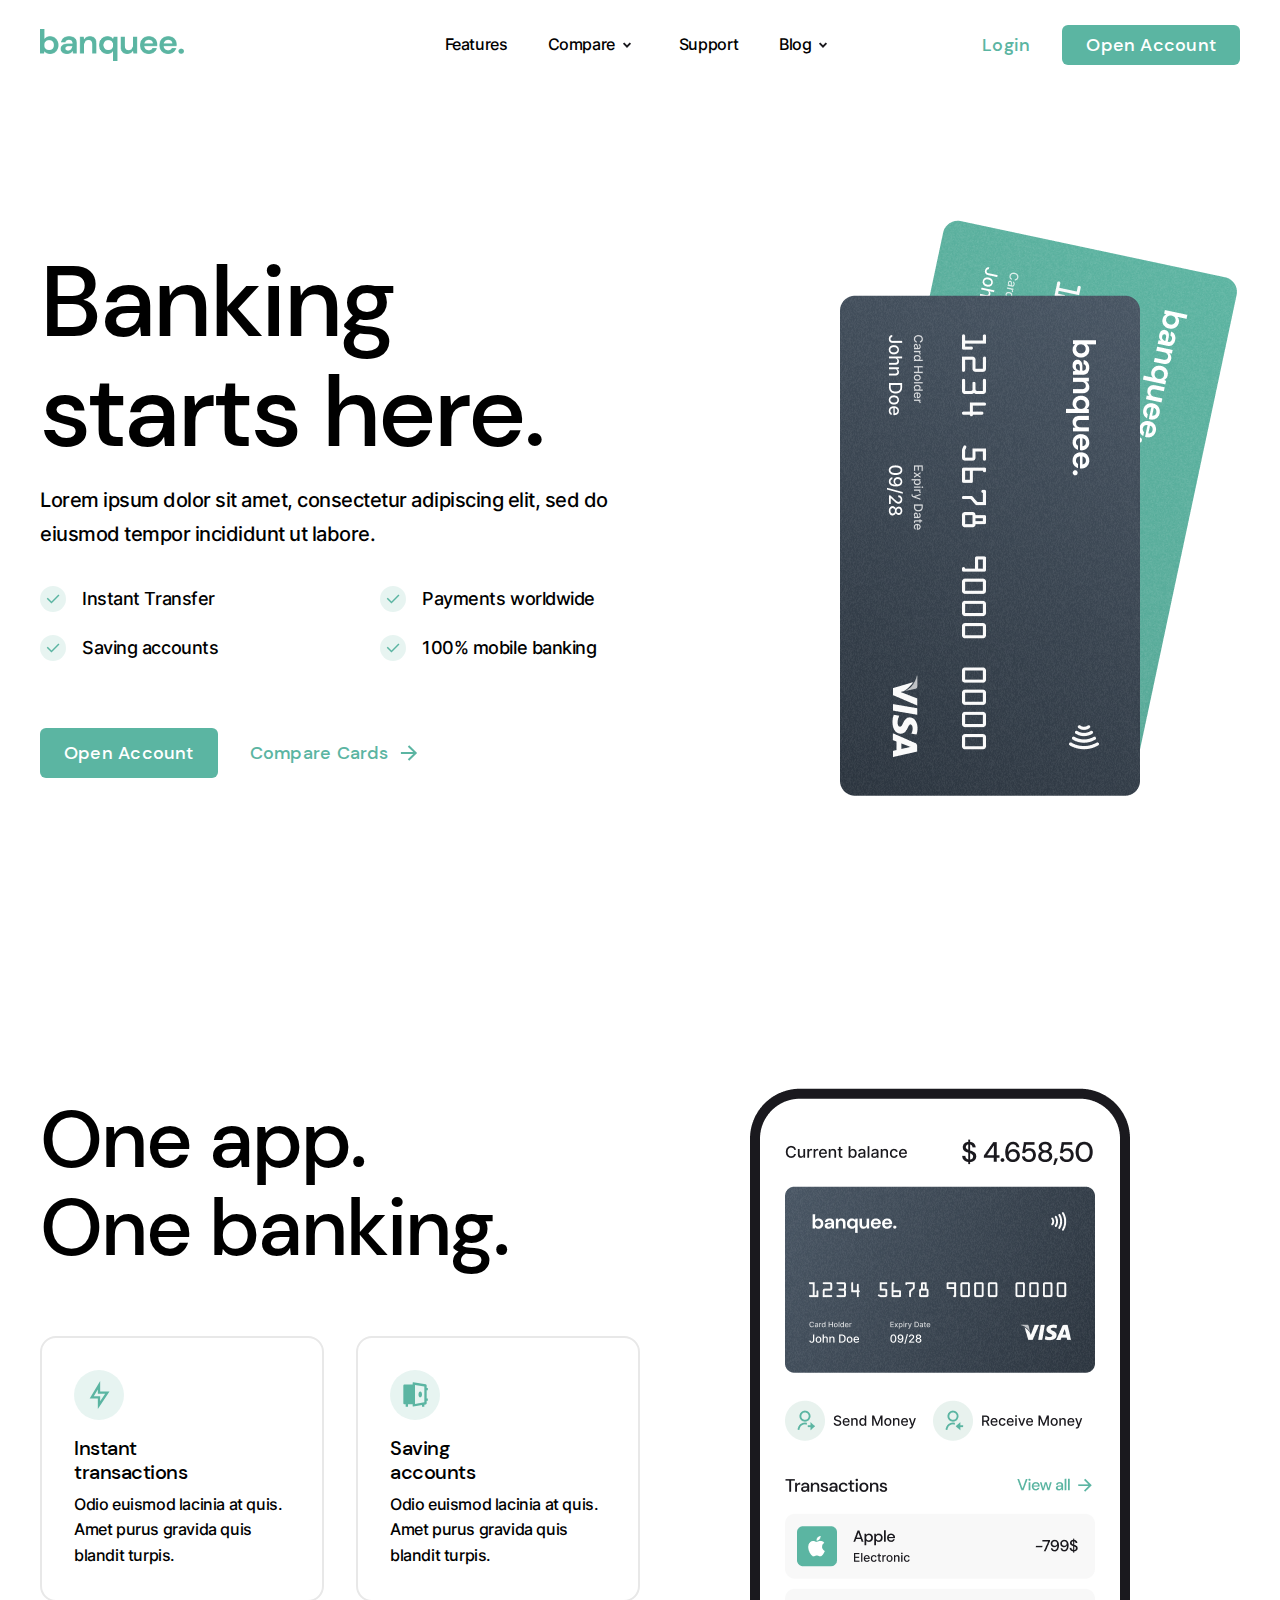
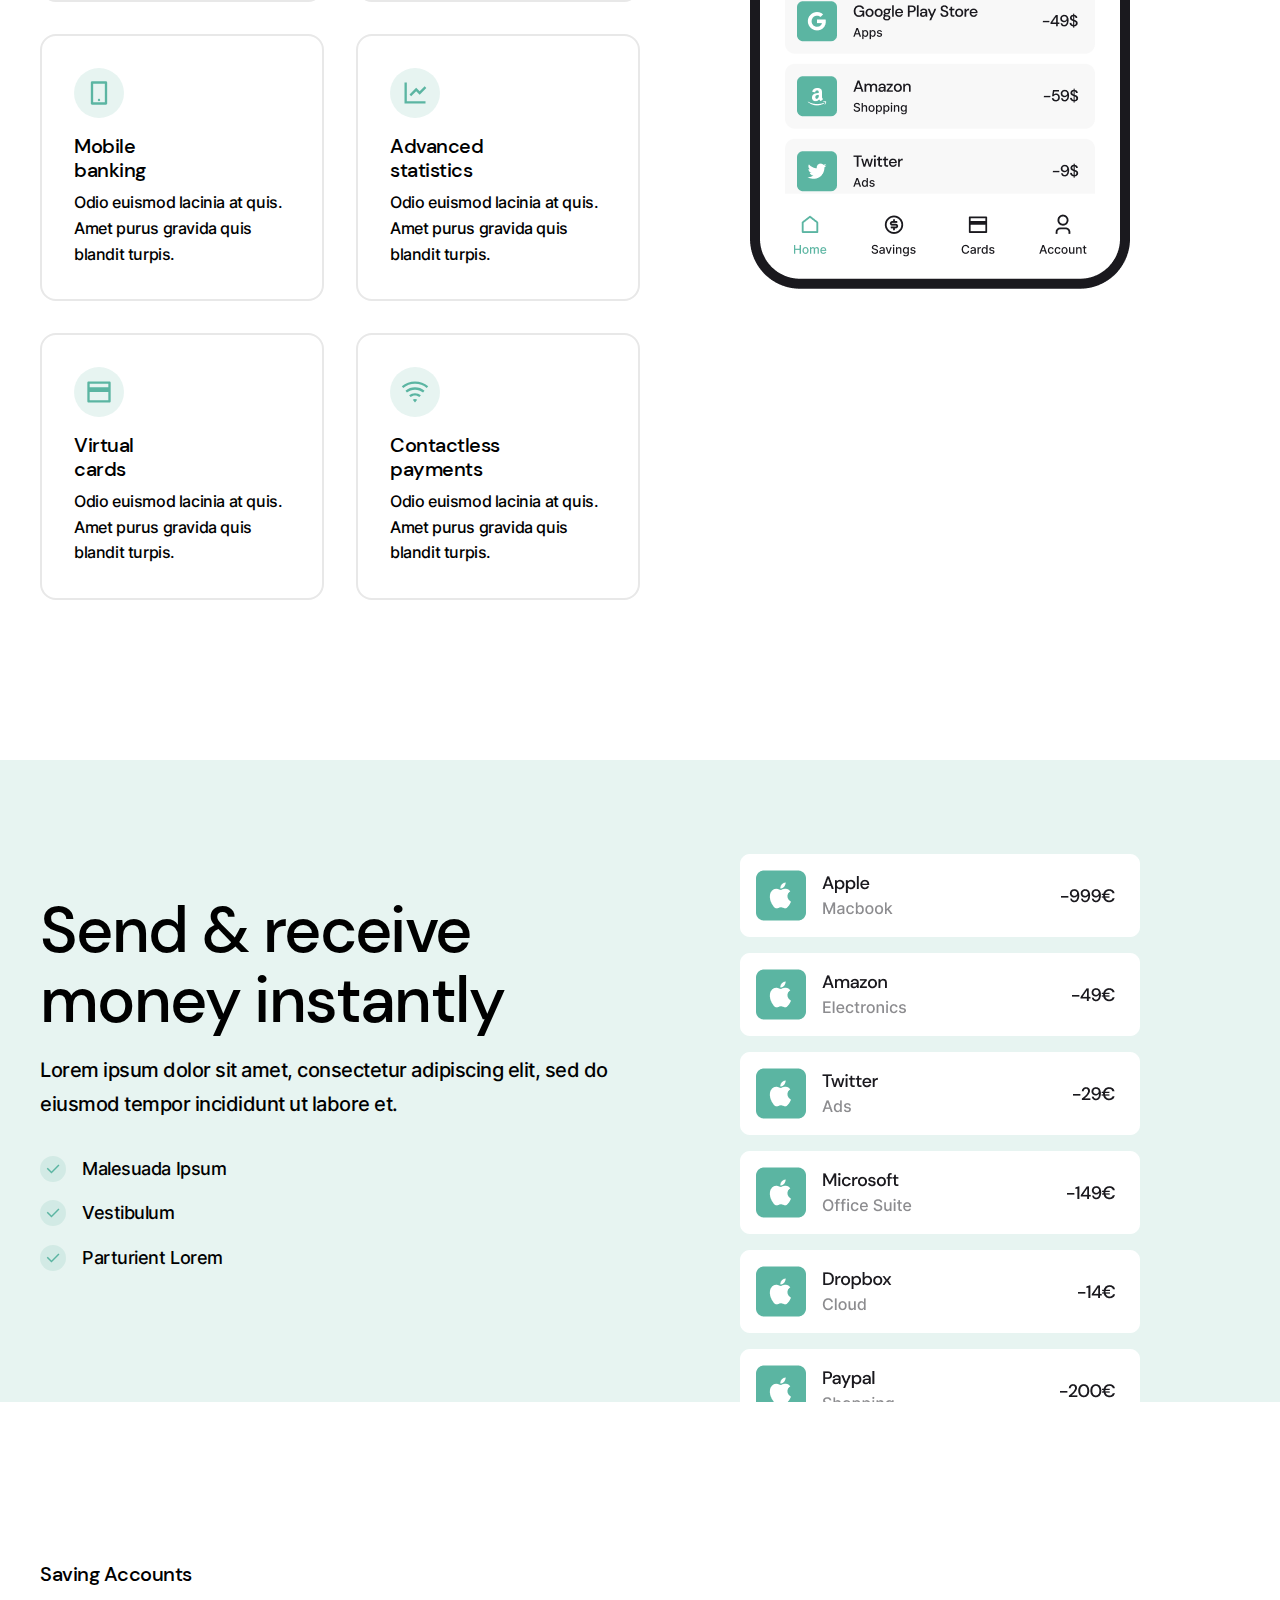
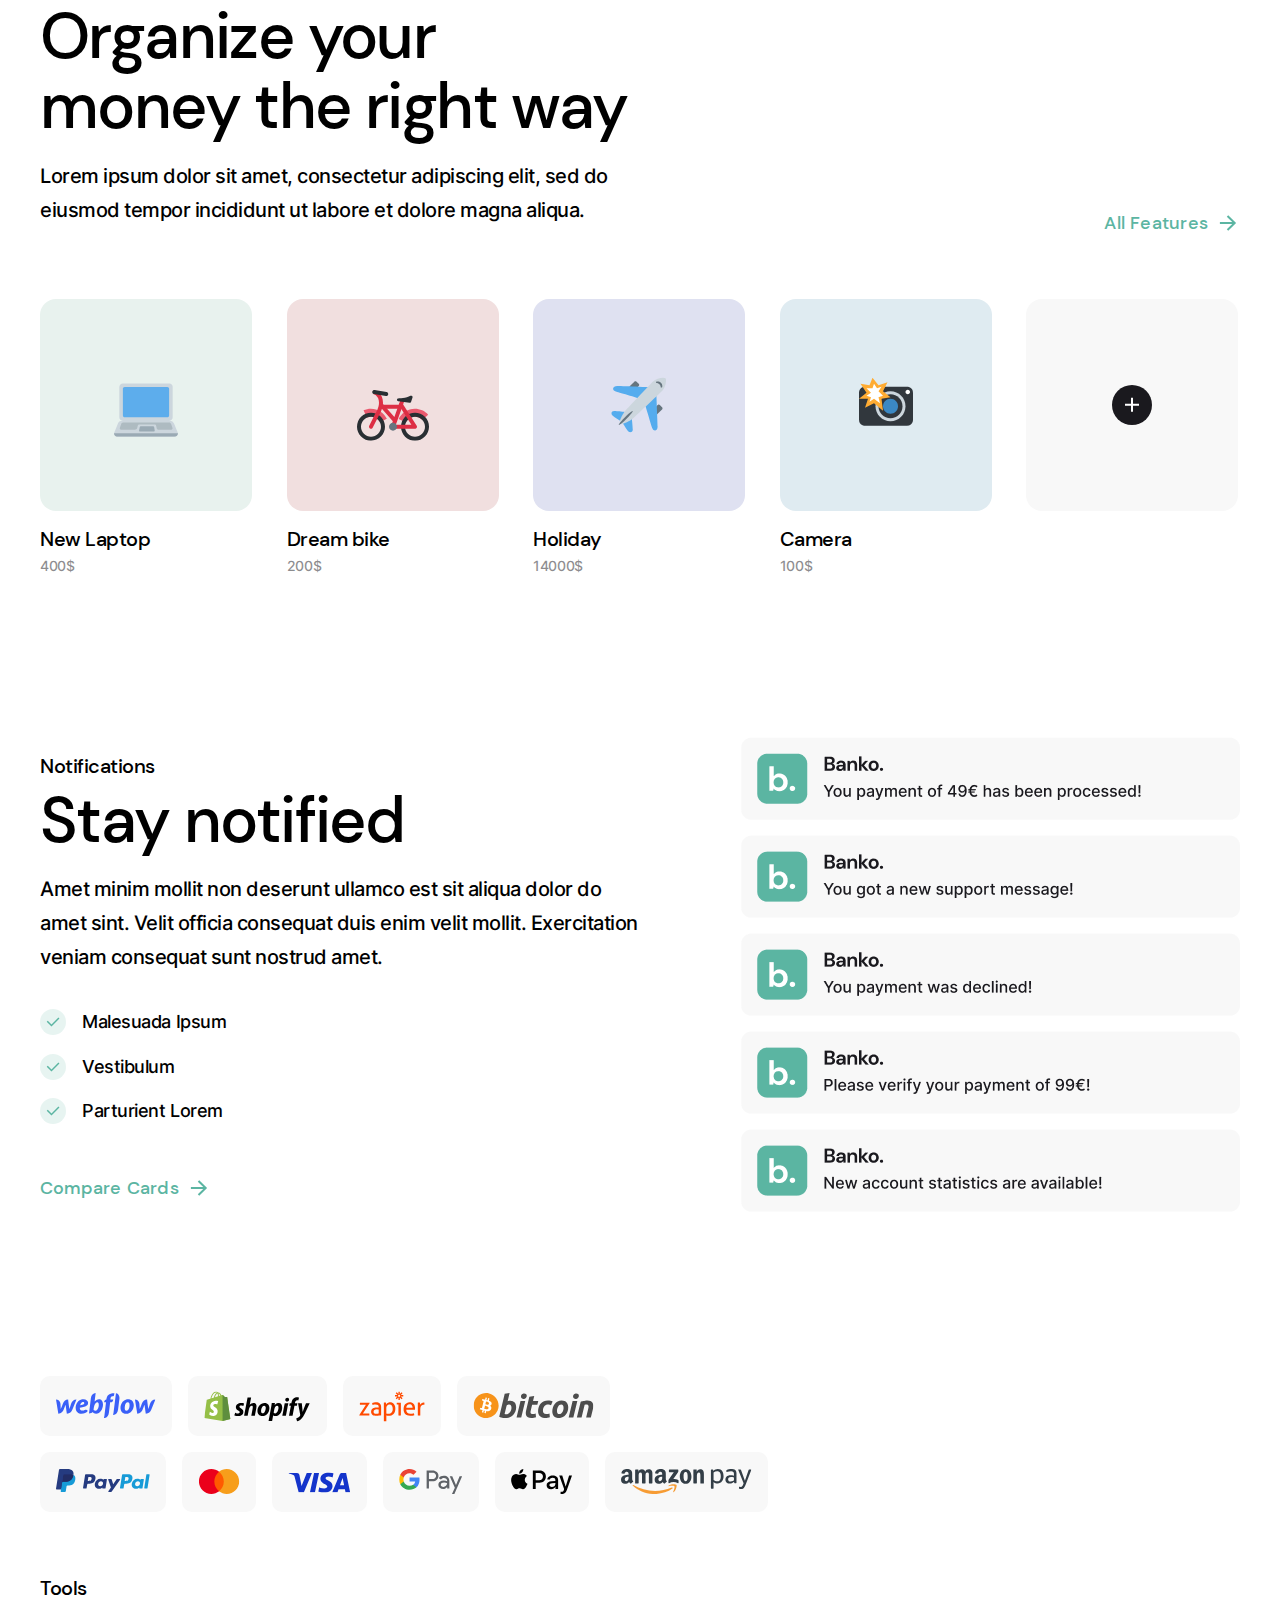
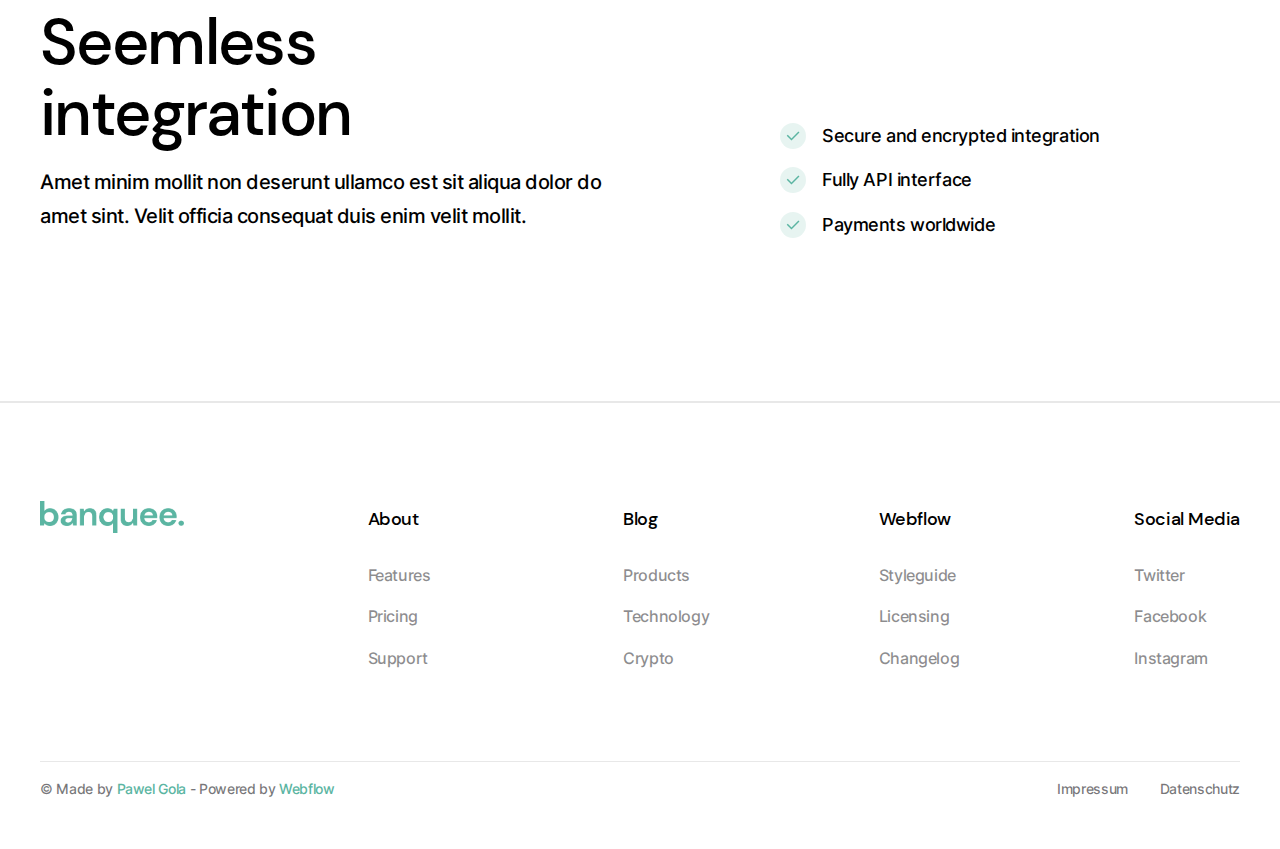
==== index.html @ 2b05d138 "page name changed" ====
<!DOCTYPE html>
<html lang="en">
<head>
    <meta charset="UTF-8">
    <meta http-equiv="X-UA-Compatible" content="IE=edge">
    <meta name="viewport" content="width=device-width, initial-scale=1.0">
    <title>Banquee</title>
    <link rel="apple-touch-icon" sizes="180x180" href="./assets/favicon/apple-touch-icon.png">
    <link rel="icon" type="image/png" sizes="32x32" href="./assets/favicon/favicon-32x32.png">
    <link rel="icon" type="image/png" sizes="16x16" href="./assets/favicon/favicon-32x32.png">
    <!-- <link rel="manifest" href="/site.webmanifest"> -->
    <!-- <link rel="manifest" href="/site.webmanifest"> -->
    <link rel="stylesheet" href="./assets/css/home.css">
    
</head>
<body>
    <header>
        <div class="container grid-wrap">
            <img class="logo" src="./assets/img/banquee..png" alt="">
            <nav class="navbar flex-wrap">
                <button class="nav-item flex-wrap">
                    <p class="body3">Features</p>
                </button>
                <div class="dropdown" data-dropdown>
                    <button class="nav-item flex-wrap" data-dropdown-btn>
                        <p class="body3">Compare</p>
                        <svg width="24" height="24" viewBox="0 0 25 25" fill="none" xmlns="http://www.w3.org/2000/svg">
                            <path d="M12.5 15.5L8.25696 11.257L9.67196 9.84302L12.5 12.672L15.328 9.84302L16.743 11.257L12.5 15.5Z" fill="#1A191E"/>
                        </svg>
                    </button>
                    <div class="dropdown-content">
                        <ul class="list grid-wrap">
                            <li class="body3">Item 01</li>
                            <li class="body3">Item 02</li>
                            <li class="body3">Item 03</li>
                        </ul>
                    </div>
                </div>
                <button class="nav-item flex-wrap">
                    <p class="body3">Support</p>
                </button>
                <div class="dropdown" data-dropdown>
                    <button class="nav-item flex-wrap" data-dropdown-btn>
                        <p class="body3">Blog</p>
                        <svg width="24" height="24" viewBox="0 0 25 25" fill="none" xmlns="http://www.w3.org/2000/svg">
                            <path d="M12.5 15.5L8.25696 11.257L9.67196 9.84302L12.5 12.672L15.328 9.84302L16.743 11.257L12.5 15.5Z" fill="#1A191E"/>
                        </svg>
                    </button>
                    <div class="dropdown-content">
                        <ul class="list grid-wrap">
                            <li class="body3">Item 01</li>
                            <li class="body3">Item 02</li>
                            <li class="body3">Item 03</li>
                        </ul>
                    </div>
                </div>
            </nav>
            <div class="button-wrap flex-wrap">
                <button class="text-button">Login</button>
                <button class="contained-button">Open Account</button>
            </div>
        </div>
    </header>

    <main>
        <div class="content">
            <section class="banner container grid-col-2">
                <div class="text-part">
                    <p class="title-text headline1">Banking starts here.</p>
                    <p class="desc-text body1">Lorem ipsum dolor sit amet, consectetur adipiscing elit, sed do eiusmod tempor incididunt ut labore.</p>
                    
                    <ul class="list grid-col-2">
                        <li class="list-item body2">Instant Transfer</li>
                        <li class="list-item body2">Payments worldwide</li>
                        <li class="list-item body2">Saving accounts</li>
                        <li class="list-item body2">100% mobile banking</li>
                    </ul>

                    <div class="button-wrap flex-wrap">
                        <button class="contained-button">Open Account</button>
                        <button class="text-button">
                            Compare Cards
                            <svg width="24" height="24" viewBox="0 0 24 24" fill="none" xmlns="http://www.w3.org/2000/svg">
                                <path d="M16.2283 11.0081L10.7918 5.68752L12.225 4.28498L20.1081 12L12.225 19.715L10.7918 18.3124L16.2283 12.9919H3.89185V11.0081H16.2283Z" fill="#5BB5A2"/>
                            </svg>
                        </button>
                    </div>
                </div>
                <div class="img-part">
                    <img src="./assets/img/cards.png" alt="">
                </div>
            </section>
            
            <!-- feature start -->
            <section class="features container grid-col-2">
                <div class="text-part">
                    <p class="title-text headline1">One app.<br>One banking.</p>
                    <div class="grid-col-2">
                        <div class="card">
                            <div class="icon">
                                <svg width="24" height="24" viewBox="0 0 24 24" fill="none" xmlns="http://www.w3.org/2000/svg">
                                    <path d="M13 9H21L11 24V15H4L13 0V9ZM11 11V7.22L7.532 13H13V17.394L17.263 11H11Z" fill="#5BB5A2"/>
                                </svg>
                            </div>
                            <p class="title-text headline2">Instant<br>transactions</p>
                            <p class="body3">Odio euismod lacinia at quis. Amet purus gravida quis blandit turpis.</p>
                        </div>
                        <div class="card">
                            <div class="icon">
                                <svg width="24" height="24" viewBox="0 0 24 24" fill="none" xmlns="http://www.w3.org/2000/svg">
                                    <path d="M10 20H6V22H4V20H3C2.73478 20 2.48043 19.8946 2.29289 19.7071C2.10536 19.5196 2 19.2652 2 19V3.99998C2 3.73476 2.10536 3.48041 2.29289 3.29287C2.48043 3.10534 2.73478 2.99998 3 2.99998H10V1.58998C10 1.5174 10.0159 1.4457 10.0464 1.37985C10.0769 1.31401 10.1214 1.2556 10.1768 1.20869C10.2322 1.16178 10.2971 1.12749 10.3671 1.10819C10.4371 1.0889 10.5104 1.08508 10.582 1.09698L21.164 2.86098C21.3975 2.8998 21.6097 3.02019 21.7627 3.20074C21.9158 3.38128 21.9999 3.61027 22 3.84698V5.99998H23V7.99998H22V15H23V17H22V19.153C21.9999 19.3897 21.9158 19.6187 21.7627 19.7992C21.6097 19.9798 21.3975 20.1002 21.164 20.139L20 20.333V22H18V20.667L10.582 21.903C10.5104 21.9149 10.4371 21.9111 10.3671 21.8918C10.2971 21.8725 10.2322 21.8382 10.1768 21.7913C10.1214 21.7444 10.0769 21.6859 10.0464 21.6201C10.0159 21.5543 10 21.4826 10 21.41V20ZM12 19.64L20 18.306V4.69398L12 3.36098V19.639V19.64ZM16.5 14C15.672 14 15 12.88 15 11.5C15 10.12 15.672 8.99998 16.5 8.99998C17.328 8.99998 18 10.12 18 11.5C18 12.88 17.328 14 16.5 14Z" fill="#5BB5A2"/>
                                </svg>
                            </div>
                            <p class="title-text headline2">Saving<br>accounts</p>
                            <p class="body3">Odio euismod lacinia at quis. Amet purus gravida quis blandit turpis.</p>
                        </div>
                        <div class="card">
                            <div class="icon">
                                <svg width="24" height="24" viewBox="0 0 24 24" fill="none" xmlns="http://www.w3.org/2000/svg">
                                    <path d="M7 4V20H17V4H7ZM6 2H18C18.2652 2 18.5196 2.10536 18.7071 2.29289C18.8946 2.48043 19 2.73478 19 3V21C19 21.2652 18.8946 21.5196 18.7071 21.7071C18.5196 21.8946 18.2652 22 18 22H6C5.73478 22 5.48043 21.8946 5.29289 21.7071C5.10536 21.5196 5 21.2652 5 21V3C5 2.73478 5.10536 2.48043 5.29289 2.29289C5.48043 2.10536 5.73478 2 6 2ZM12 17C12.2652 17 12.5196 17.1054 12.7071 17.2929C12.8946 17.4804 13 17.7348 13 18C13 18.2652 12.8946 18.5196 12.7071 18.7071C12.5196 18.8946 12.2652 19 12 19C11.7348 19 11.4804 18.8946 11.2929 18.7071C11.1054 18.5196 11 18.2652 11 18C11 17.7348 11.1054 17.4804 11.2929 17.2929C11.4804 17.1054 11.7348 17 12 17V17Z" fill="#5BB5A2"/>
                                </svg>
                            </div>
                            <p class="title-text headline2">Mobile<br>banking</p>
                            <p class="body3">Odio euismod lacinia at quis. Amet purus gravida quis blandit turpis.</p>
                        </div>
                        <div class="card">
                            <div class="icon">
                                <svg width="24" height="24" viewBox="0 0 24 24" fill="none" xmlns="http://www.w3.org/2000/svg">
                                    <path d="M5 3V19H21V21H3V3H5ZM20.293 6.293L21.707 7.707L16 13.414L13 10.415L8.707 14.707L7.293 13.293L13 7.586L16 10.585L20.293 6.293V6.293Z" fill="#5BB5A2"/>
                                </svg>
                            </div>
                            <p class="title-text headline2">Advanced<br>statistics</p>
                            <p class="body3">Odio euismod lacinia at quis. Amet purus gravida quis blandit turpis.</p>
                        </div>
                        <div class="card">
                            <div class="icon">
                                <svg width="24" height="24" viewBox="0 0 24 24" fill="none" xmlns="http://www.w3.org/2000/svg">
                                    <path d="M3 3H21C21.2652 3 21.5196 3.10536 21.7071 3.29289C21.8946 3.48043 22 3.73478 22 4V20C22 20.2652 21.8946 20.5196 21.7071 20.7071C21.5196 20.8946 21.2652 21 21 21H3C2.73478 21 2.48043 20.8946 2.29289 20.7071C2.10536 20.5196 2 20.2652 2 20V4C2 3.73478 2.10536 3.48043 2.29289 3.29289C2.48043 3.10536 2.73478 3 3 3V3ZM20 12H4V19H20V12ZM20 8V5H4V8H20Z" fill="#5BB5A2"/>
                                </svg>
                            </div>
                            <p class="title-text headline2">Virtual<br>cards</p>
                            <p class="body3">Odio euismod lacinia at quis. Amet purus gravida quis blandit turpis.</p>
                        </div>
                        <div class="card">
                            <div class="icon">
                                <svg width="24" height="24" viewBox="0 0 24 24" fill="none" xmlns="http://www.w3.org/2000/svg">
                                    <path d="M0.689941 6.99702C3.88903 4.40534 7.88279 2.99393 11.9999 3.00002C16.2849 3.00002 20.2199 4.49702 23.3099 6.99702L22.0539 8.55302C19.2102 6.24909 15.6599 4.99446 11.9999 5.00002C8.19094 5.00002 4.69394 6.33002 1.94594 8.55302L0.689941 6.99702ZM3.83094 10.887C6.14154 9.01502 9.02618 7.99556 11.9999 8.00002C14.9735 7.9956 17.858 9.01467 20.1689 10.886L18.9119 12.442C16.9568 10.8584 14.516 9.99603 11.9999 10C9.38194 10 6.97694 10.915 5.08794 12.442L3.83094 10.886V10.887ZM6.97294 14.777C8.39479 13.6249 10.1699 12.9974 11.9999 13C13.9039 13 15.6529 13.665 17.0269 14.776L15.7699 16.332C14.7035 15.4682 13.3723 14.9979 11.9999 15C10.5719 15 9.25994 15.499 8.22994 16.332L6.97294 14.776V14.777ZM10.1149 18.667C10.648 18.2347 11.3136 17.9992 11.9999 18C12.7139 18 13.3699 18.25 13.8849 18.666L11.9999 21L10.1149 18.666V18.667Z" fill="#5BB5A2"/>
                                </svg>
                            </div>
                            <p class="title-text headline2">Contactless<br>payments</p>
                            <p class="body3">Odio euismod lacinia at quis. Amet purus gravida quis blandit turpis.</p>
                        </div>
                    </div>
                </div>
                <div class="img-part">
                    <img src="./assets/img/app.png" alt="">
                </div>
            </section>
            <!-- feature end -->

            <!-- transactions start -->
            <section class="transactions">
                <div class="container grid-col-2">
                    <div class="text-part">
                        <p class="title-text headline1">
                            Send & receive money instantly
                        </p>
                        <p class="desc-text body1">
                            Lorem ipsum dolor sit amet, consectetur adipiscing elit, sed do eiusmod tempor incididunt ut labore et.
                        </p>
                        <ul class="list grid-wrap">
                            <li class="list-item body2">Malesuada Ipsum</li>
                            <li class="list-item body2">Vestibulum</li>
                            <li class="list-item body2">Parturient Lorem</li>
                        </ul>
                    </div>
                    <div class="img-part">
                        <img src="./assets/img/transactions.png" alt="">
                        <!-- <div class="grid-wrap">
                            <div class="transaction flex-wrap">
                                <div class="icon">
                                    <svg width="28" height="29" viewBox="0 0 28 29" fill="none" xmlns="http://www.w3.org/2000/svg">
                                        <path d="M13.5613 8.92567C12.5393 8.92567 10.9573 7.76367 9.29128 7.80567C7.09328 7.83367 5.07728 9.07967 3.94328 11.0537C1.66128 15.0157 3.35528 20.8677 5.58128 24.0877C6.67328 25.6557 7.96128 27.4197 9.66928 27.3637C11.3073 27.2937 11.9233 26.2997 13.9113 26.2997C15.8853 26.2997 16.4453 27.3637 18.1813 27.3217C19.9453 27.2937 21.0653 25.7257 22.1433 24.1437C23.3893 22.3237 23.9073 20.5597 23.9353 20.4617C23.8933 20.4477 20.5053 19.1457 20.4633 15.2257C20.4353 11.9497 23.1373 10.3817 23.2633 10.3117C21.7233 8.05767 19.3573 7.80567 18.5313 7.74967C16.3753 7.58167 14.5693 8.92567 13.5613 8.92567ZM17.2013 5.62167C18.1113 4.52967 18.7133 3.00367 18.5453 1.49167C17.2433 1.54767 15.6753 2.35967 14.7373 3.45167C13.8973 4.41767 13.1693 5.97167 13.3653 7.45567C14.8073 7.56767 16.2913 6.71367 17.2013 5.62167Z" fill="#5bb5a2"/>
                                    </svg>
                                </div>
                                div.
                            </div>
                        </div> -->
                    </div>
                </div>
            </section>
            <!-- transactions end -->

            <!-- savings start -->
            <section class="savings container">
                <div class="grid-col-2">
                    <div class="text-part">
                        <p class="headline2">Saving Accounts</p>
                        <p class="title-text headline1">Organize your money the right way</p>
                        <p class="desc-text body1">Lorem ipsum dolor sit amet, consectetur adipiscing elit, sed do eiusmod tempor incididunt ut labore et dolore magna aliqua.</p>
                    </div>
                    <div class="button-part">
                        <button class="text-button">
                            All Features
                            <svg width="24" height="24" viewBox="0 0 24 24" fill="none" xmlns="http://www.w3.org/2000/svg">
                                <path d="M16.2283 11.0081L10.7918 5.68752L12.225 4.28498L20.1081 12L12.225 19.715L10.7918 18.3124L16.2283 12.9919H3.89185V11.0081H16.2283Z" fill="#5BB5A2"/>
                            </svg>
                        </button>
                    </div>
                </div>
                <div class="products grid-wrap">
                    <div class="product">
                        <div class="product_img">
                            <img src="./assets/icon/laptop.svg" alt="">
                        </div>
                        <p class="product_title headline2">New Laptop</p>
                        <p class="body3 price">400$</p>
                    </div>
                    <div class="product">
                        <div class="product_img">
                            <img src="./assets/icon/bicycle.svg" alt="">
                        </div>
                        <p class="product_title headline2">Dream bike</p>
                        <p class="body3 price">200$</p>
                    </div>
                    <div class="product">
                        <div class="product_img">
                            <img src="./assets/icon/airplane.svg" alt="">
                        </div>
                        <p class="product_title headline2">Holiday</p>
                        <p class="body3 price">14000$</p>
                    </div>
                    <div class="product">
                        <div class="product_img">
                            <img src="./assets/icon/camera-with-flash.svg" alt="">
                        </div>
                        <p class="product_title headline2">Camera</p>
                        <p class="body3 price">100$</p>
                    </div>
                    <div class="add-field">
                        <button class="add">
                            <svg width="24" height="25" viewBox="0 0 24 25" fill="none" xmlns="http://www.w3.org/2000/svg">
                                <path d="M11 11.7236V5.72363H13V11.7236H19V13.7236H13V19.7236H11V13.7236H5V11.7236H11Z" fill="#5bb5a2"/>
                            </svg>
                        </button>
                    </div>
                </div>
                
            </section>
            <!-- savings end -->

            <!-- notifactions start -->
            <section class="notifactions container grid-col-2">
                <div class="text-part">
                    <p class="headline2">Notifications</p>
                    <p class="title-text headline1">
                        Stay notified
                    </p>
                    <p class="desc-text body1">
                        Amet minim mollit non deserunt ullamco est sit aliqua dolor do amet sint. Velit officia consequat duis enim velit mollit. Exercitation veniam consequat sunt nostrud amet.
                    </p>
                    <ul class="list grid-wrap">
                        <li class="list-item body2">Malesuada Ipsum</li>
                        <li class="list-item body2">Vestibulum</li>
                        <li class="list-item body2">Parturient Lorem</li>
                    </ul>
                    <button class="text-button">
                        Compare Cards
                        <svg width="24" height="24" viewBox="0 0 24 24" fill="none" xmlns="http://www.w3.org/2000/svg">
                            <path d="M16.2283 11.0081L10.7918 5.68752L12.225 4.28498L20.1081 12L12.225 19.715L10.7918 18.3124L16.2283 12.9919H3.89185V11.0081H16.2283Z" fill="#5BB5A2"/>
                        </svg>
                    </button>
                </div>
                <div class="img-part">
                    <img src="./assets/img/notifications.png" alt="">
                </div>
            </section>
            <!-- notifactions end -->

            <!-- tools start -->
            <section class="tools container">
                <div class="companies flex-wrap">
                    <div class="company">
                        <img src="./assets/icon/Webflow_logo.svg" alt="">
                    </div>
                    <div class="company">
                        <img src="./assets/icon/Shopify_logo.svg" alt="">
                    </div>
                    <div class="company">
                        <img src="./assets/icon/Zapier_logo.svg" alt="">
                    </div>
                    <div class="company">
                        <img src="./assets/icon/bitcoin.svg" alt="">
                    </div>
                </div>

                <div class="companies flex-wrap">
                    <div class="company">
                        <img src="./assets/icon/PayPal.svg" alt="">
                    </div>
                    <div class="company">
                        <img src="./assets/icon/Mastercard-logo.svg" alt="">
                    </div>
                    <div class="company">
                        <img src="./assets/icon/Visa_2021.svg" alt="">
                    </div>
                    <div class="company">
                        <img src="./assets/icon/Google_Pay.svg" alt="">
                    </div>
                    <div class="company">
                        <img src="./assets/icon/Apple_Pay.svg" alt="">
                    </div>
                    <div class="company">
                        <img src="./assets/icon/Amazon_Pay.svg" alt="">
                    </div>
                </div>
                <div class="grid-col-2">
                    <div class="text-part">
                        <p class="headline2">Tools</p>
                    <p class="title-text headline1">
                        Seemless integration
                    </p>
                    <p class="desc-text body1">
                        Amet minim mollit non deserunt ullamco est sit aliqua dolor do amet sint. Velit officia consequat duis enim velit mollit.
                    </p>
                    
                    </div>
                    <div class="list-part">
                        <ul class="list grid-wrap">
                            <li class="list-item body2">Secure and encrypted integration</li>
                            <li class="list-item body2">Fully API interface</li>
                            <li class="list-item body2">Payments worldwide</li>
                        </ul>
                    </div>
                </div>
            </section>
            <!-- tools end -->

            
        </div>

        <!-- footer start -->
            <footer>
                <div class="container">
                    <div class="upper-part">
                        <div class="flex-wrap">
                            <img class="logo" src="./assets/img/banquee..png" alt="">
                            <div class="grid-wrap">
                                <div class="list about">
                                    <p class="headline2 title">About</p>
                                    <p class="body3">Features</p>
                                    <p class="body3">Pricing</p>
                                    <p class="body3">Support</p>
                                </div>
                                <div class="list blog">
                                    <p class="headline2 title">Blog</p>
                                    <p class="body3">Products</p>
                                    <p class="body3">Technology</p>
                                    <p class="body3">Crypto</p>
                                </div>
                                <div class="list webflow">
                                    <p class="headline2 title">Webflow</p>
                                    <p class="body3">Styleguide</p>
                                    <p class="body3">Licensing</p>
                                    <p class="body3">Changelog</p>
                                </div>
                                <div class="list social">
                                    <p class="headline2 title">Social Media</p>
                                    <p class="body3">Twitter</p>
                                    <p class="body3">Facebook</p>
                                    <p class="body3">Instagram</p>
                                </div>
                            </div>
                        </div>
                    </div>
                    <div class="divider"></div>
                    <div class="lower-part">
                        <div class="flex-wrap">
                            <p class="body3">©  Made by <span>Pawel Gola</span> - Powered by <span>Webflow</span></p>
                            <div class="inner flex-wrap">
                                <p class="body3">Impressum</p>
                                <p class="body3">Datenschutz</p>
                            </div>
                        </div>
                        
                    </div>
                </div>
            </footer>
            <!-- footer end -->
    </main>
    
    <!-- addig javascript for dropdown -->
    <script src="./assets/js/main.js"></script>
</body>
</html>
---- assets/css/home.css ----
:root {
  --clr-primary: #5bb5a2;
  --clr-primary-rgb: 91, 181, 162;
  --clr-white-000: #ffffff;
  --clr-white-rgb: 255, 255, 255;
  --clr-dark-000: rgb(26, 25, 30);
  --clr-dark-rgb: 26, 25, 30;
  --clr-success: #1ee682;
  --clr-warning: #ffc107;
  --clr-danger: #dc3545;
}

html {
  -webkit-overflow-scrolling: touch;
  overflow-y: scroll;
  overflow-x: clip;
}

body {
  background-color: var(--clr-white-000);
  scroll-behavior: smooth;
}

*,
::before,
::after {
  margin: 0;
  padding: 0;
  box-sizing: border-box;
}

/** scrollbar **/
* {
  scrollbar-width: thin;
  scrollbar-color: transparent transparent;
}
*:hover {
  scrollbar-width: thin;
  scrollbar-color: var(--clr-primary) transparent;
}

/* Works on Chrome, Edge, and Safari */
*::-webkit-scrollbar {
  width: 10px;
}

*::-webkit-scrollbar-track {
  background: transparent;
}

*::-webkit-scrollbar-thumb {
  background-color: var(--clr-primary);
  border-radius: 10px;
  border: 4px solid transparent;
  -webkit-transition: 0.2s ease-in-out;
  transition: 0.2s ease-in-out;
}
*::-webkit-scrollbar-thumb:hover {
  background-color: var(--clr-primary);
  border-radius: 10px;
  border: 4px solid transparent;
}

@font-face {
  font-family: "dm-sans";
  src: url("../fonts/DM_Sans/DMSans-Medium.ttf") format("truetype");
  font-weight: 500;
  font-style: normal;
}
@font-face {
  font-family: "inter";
  src: url("../fonts/Inter/Inter-Medium.ttf") format("truetype");
  font-weight: 500;
  font-style: normal;
}
.title {
  font-family: "dm-sans", sans-serif;
}

a {
  font-family: "inter", sans-serif;
  font-style: normal;
  text-decoration: none;
  color: unset;
  display: inline-block;
}

.headline1 {
  font-family: "dm-sans", sans-serif;
  font-size: 64px;
  font-weight: 500;
  line-height: 110%;
  letter-spacing: -0.025em;
  -moz-osx-font-smoothing: grayscale;
  -webkit-font-smoothing: antialiased;
  text-decoration: inherit;
  text-transform: inherit;
}

.headline2 {
  font-family: "dm-sans", sans-serif;
  font-size: 20px;
  font-weight: 500;
  line-height: 120%;
  letter-spacing: -0.025em;
  -moz-osx-font-smoothing: grayscale;
  -webkit-font-smoothing: antialiased;
  text-decoration: inherit;
  text-transform: inherit;
}

.body1 {
  font-family: "inter", sans-serif;
  font-size: 20px;
  font-weight: 500;
  line-height: 180%;
  letter-spacing: -0.025em;
  -moz-osx-font-smoothing: grayscale;
  -webkit-font-smoothing: antialiased;
  text-decoration: inherit;
  text-transform: inherit;
}

.body2 {
  font-family: "inter", sans-serif;
  font-size: 18px;
  font-weight: 500;
  line-height: 180%;
  letter-spacing: -0.025em;
  -moz-osx-font-smoothing: grayscale;
  -webkit-font-smoothing: antialiased;
  text-decoration: inherit;
  text-transform: inherit;
}

.body3 {
  font-family: "inter", sans-serif;
  font-size: 16px;
  font-weight: 500;
  line-height: 160%;
  letter-spacing: -0.025em;
  -moz-osx-font-smoothing: grayscale;
  -webkit-font-smoothing: antialiased;
  text-decoration: inherit;
  text-transform: inherit;
}

.text-center {
  text-align: center;
}

.title,
.title-text {
  margin-block: 8px 16px;
}

.desc-text {
  margin-block: 8px;
  line-height: 170%;
}

.container {
  width: 1200px;
  margin-inline: auto;
}

.grid-col-2 {
  display: grid;
  grid-template-columns: 1fr 1fr;
}

.flex-wrap {
  display: flex;
  align-items: center;
}

.grid-wrap {
  display: grid;
  align-items: center;
}

.divider {
  width: 100%;
  height: 1px;
  background-color: #E8E8E8;
}

li.list-item {
  list-style: none;
  position: relative;
  margin-left: 42px;
}
li.list-item::before {
  --size: 26px;
  position: absolute;
  width: var(--size);
  height: var(--size);
  border-radius: 100px;
  background-color: rgba(var(--clr-primary-rgb), 0.15);
  left: -42px;
  top: 3px;
  content: url("../icon/check-fill.svg");
  display: flex;
  align-content: center;
  justify-content: center;
}

button,
.button,
.menu-button {
  cursor: pointer;
  outline: none;
  border: none;
  background-color: transparent;
}

.contained-button {
  font-family: "dm-sans", sans-serif;
  font-size: 18px;
  font-weight: 500;
  letter-spacing: 0.0125em;
  text-transform: unset;
  color: var(--clr-white-000);
  border-radius: 6px;
  padding: 16px 24px;
  background-color: var(--clr-primary);
  height: 50px;
  display: flex;
  align-items: center;
  gap: 8px;
  transition: 0.2s ease-in-out;
}
.contained-button:hover, .contained-button:focus {
  background-color: rgba(var(--clr-primary-rgb), 0.15);
  color: var(--clr-primary);
}

.text-button {
  font-family: "dm-sans", sans-serif;
  font-size: 18px;
  font-weight: 500;
  letter-spacing: 0.0125em;
  text-transform: unset;
  color: var(--clr-primary);
  border-radius: 6px;
  background-color: transparent;
  height: auto;
  display: flex;
  align-items: center;
  gap: 8px;
  transition: 0.2s ease-in-out;
}

.dropdown {
  position: relative;
}
.dropdown .nav-item * {
  pointer-events: none;
}
.dropdown .dropdown-content {
  position: absolute;
  width: 200px;
  background-color: #f8f8f8;
  padding: 26px 32px;
  border-radius: 16px;
  top: calc(100% + 10px);
  left: 0px;
  transform: scale(0.8);
  transform-origin: top left;
  opacity: 0;
  transition: 0.2s ease-in-out;
}
.dropdown .dropdown-content .list {
  grid-template-columns: 1fr;
  row-gap: 16px;
}
.dropdown .dropdown-content .list > * {
  justify-self: start;
  list-style: none;
  transition: 0.2s ease-in-out;
}
.dropdown .dropdown-content .list > *:hover {
  color: var(--clr-primary);
}
.dropdown.menu-open .dropdown-content {
  display: block;
  transform: scale(1);
  opacity: 1;
}

header .container {
  width: 1400px;
  padding-block: 24px;
}
@media screen and (max-width: 1401px) {
  header .container {
    width: 1200px;
  }
}
header .grid-wrap {
  grid-template-columns: 1fr 1fr 1fr;
}
header .grid-wrap *:nth-child(2) {
  justify-self: center;
}
header .grid-wrap *:nth-child(3) {
  justify-self: end;
}
header .logo {
  height: 32px;
}
header .navbar {
  gap: 16px;
}
header .navbar .nav-item {
  padding: 8px 12px;
  border-radius: 6px;
  transition: 0.2s ease-in-out;
}
header .navbar .nav-item:hover {
  background-color: #F8F8F8;
}
header .button-wrap {
  gap: 32px;
}
header .button-wrap .contained-button {
  height: 40px;
}

footer {
  border-top: 2px solid #E8E8E8;
}
footer .container {
  width: 1400px;
  padding-block: 98px 48px;
}
@media screen and (max-width: 1401px) {
  footer .container {
    width: 1200px;
  }
}
footer .upper-part {
  margin-bottom: 74px;
}
footer .upper-part > .flex-wrap {
  align-items: flex-start;
  justify-content: space-between;
}
footer .upper-part .logo {
  height: 32px;
}
footer .upper-part .grid-wrap {
  grid-template-columns: 1fr 1fr 1fr 1fr;
  gap: 150px;
}
footer .upper-part .list .title {
  font-size: 18px;
  margin-bottom: 32px;
}
footer .upper-part .list p:not(.title) {
  margin-bottom: 16px;
  color: rgba(var(--clr-dark-rgb), 0.5);
  transition: 0.2s ease-in;
}
footer .upper-part .list p:not(.title):hover {
  color: rgba(var(--clr-dark-rgb), 0.8);
}
footer .lower-part {
  margin-top: 16px;
}
footer .lower-part p {
  font-size: 14px;
  color: rgba(var(--clr-dark-rgb), 0.6);
}
footer .lower-part > .flex-wrap {
  justify-content: space-between;
}
footer .lower-part > .flex-wrap span {
  color: var(--clr-primary);
}
footer .lower-part .inner {
  gap: 32px;
}

.banner {
  padding-block: 128px;
  align-items: center;
}
.banner .text-part .title-text {
  font-size: 100px;
}
.banner .text-part .list {
  margin-block: 32px 64px;
  -moz-column-gap: 80px;
       column-gap: 80px;
  row-gap: 16px;
}
.banner .text-part .button-wrap {
  gap: 32px;
}
.banner .img-part {
  justify-self: end;
}

.features {
  padding-block: 160px;
}
.features .text-part .title-text.headline1 {
  font-size: 80px;
  margin-bottom: 64px;
}
.features .text-part .grid-col-2 {
  gap: 32px;
}
.features .text-part .card {
  padding: 32px;
  border: 2px solid #E8E8E8;
  border-radius: 16px;
  transition: 0.2s ease-in-out;
}
.features .text-part .card .icon {
  --size: 50px;
  width: var(--size);
  height: var(--size);
  background-color: rgba(var(--clr-primary-rgb), 0.15);
  border-radius: 50%;
  display: flex;
  align-items: center;
  justify-content: center;
}
.features .text-part .card .icon svg {
  --size: 28px;
  width: var(--size);
  height: var(--size);
}
.features .text-part .card .title-text {
  margin-block: 16px 8px;
}
.features .text-part .card:hover {
  background-color: #F8F8F8;
}
.features .img-part {
  justify-self: center;
}

.transactions {
  background-color: rgba(var(--clr-primary-rgb), 0.15);
  overflow: hidden;
}
.transactions .container {
  padding-block: 128px;
}
.transactions .text-part .desc-text {
  margin-bottom: 32px;
}
.transactions .text-part .list {
  row-gap: 12px;
}
.transactions .img-part {
  position: relative;
}
.transactions .img-part img {
  position: absolute;
  top: 66%;
  left: 50%;
  transform: translate(-50%, -50%);
}

.savings {
  padding-top: 160px;
}
.savings .grid-col-2 {
  margin-bottom: 64px;
}
.savings .text-part .title-text {
  margin-block: 16px;
}
.savings .button-part {
  align-self: flex-end;
  justify-self: end;
}
.savings .products {
  grid-template-columns: 1fr 1fr 1fr 1fr 1fr;
  align-items: flex-start;
  -moz-column-gap: 33px;
       column-gap: 33px;
}
.savings .product .product_img {
  --size: 212px;
  width: var(--size);
  height: var(--size);
  border-radius: 16px;
  display: flex;
  align-items: center;
  justify-content: center;
  margin-bottom: 16px;
}
.savings .product:nth-of-type(1) .product_img {
  background-color: #E8F2EE;
}
.savings .product:nth-of-type(2) .product_img {
  background-color: #F1DFDF;
}
.savings .product:nth-of-type(3) .product_img {
  background-color: #DFE1F1;
}
.savings .product:nth-of-type(4) .product_img {
  background-color: #DFEBF1;
}
.savings .product .price {
  margin-top: 4px;
  font-size: 14px;
  color: rgba(var(--clr-dark-rgb), 0.5);
}
.savings .add-field {
  --size: 212px;
  width: var(--size);
  height: var(--size);
  border-radius: 16px;
  background-color: #F8F8F8;
  display: flex;
  align-items: center;
  justify-content: center;
}
.savings .add-field .add {
  --size: 40px;
  width: var(--size);
  height: var(--size);
  border-radius: 50%;
  background-color: var(--clr-dark-000);
  display: flex;
  align-items: center;
  justify-content: center;
}
.savings .add-field .add svg path {
  fill: white;
}

.notifactions {
  padding-top: 160px;
  align-items: center;
}
.notifactions .text-part .list {
  row-gap: 12px;
  margin-block: 32px 48px;
}
.notifactions .img-part {
  justify-self: end;
}

.tools {
  padding-block: 160px;
}
.tools .companies {
  -moz-column-gap: 16px;
       column-gap: 16px;
}
.tools .companies:first-of-type {
  margin-bottom: 16px;
}
.tools .company {
  height: 60px;
  display: flex;
  align-items: center;
  background-color: #F8F8F8;
  border-radius: 10px;
  padding-inline: 16px;
}
.tools .grid-col-2 {
  margin-top: 64px;
}
.tools .list-part {
  width: -webkit-fit-content;
  width: -moz-fit-content;
  width: fit-content;
  justify-self: center;
  align-self: end;
}
.tools .list {
  width: -webkit-fit-content;
  width: -moz-fit-content;
  width: fit-content;
  row-gap: 12px;
}/*# sourceMappingURL=home.css.map */
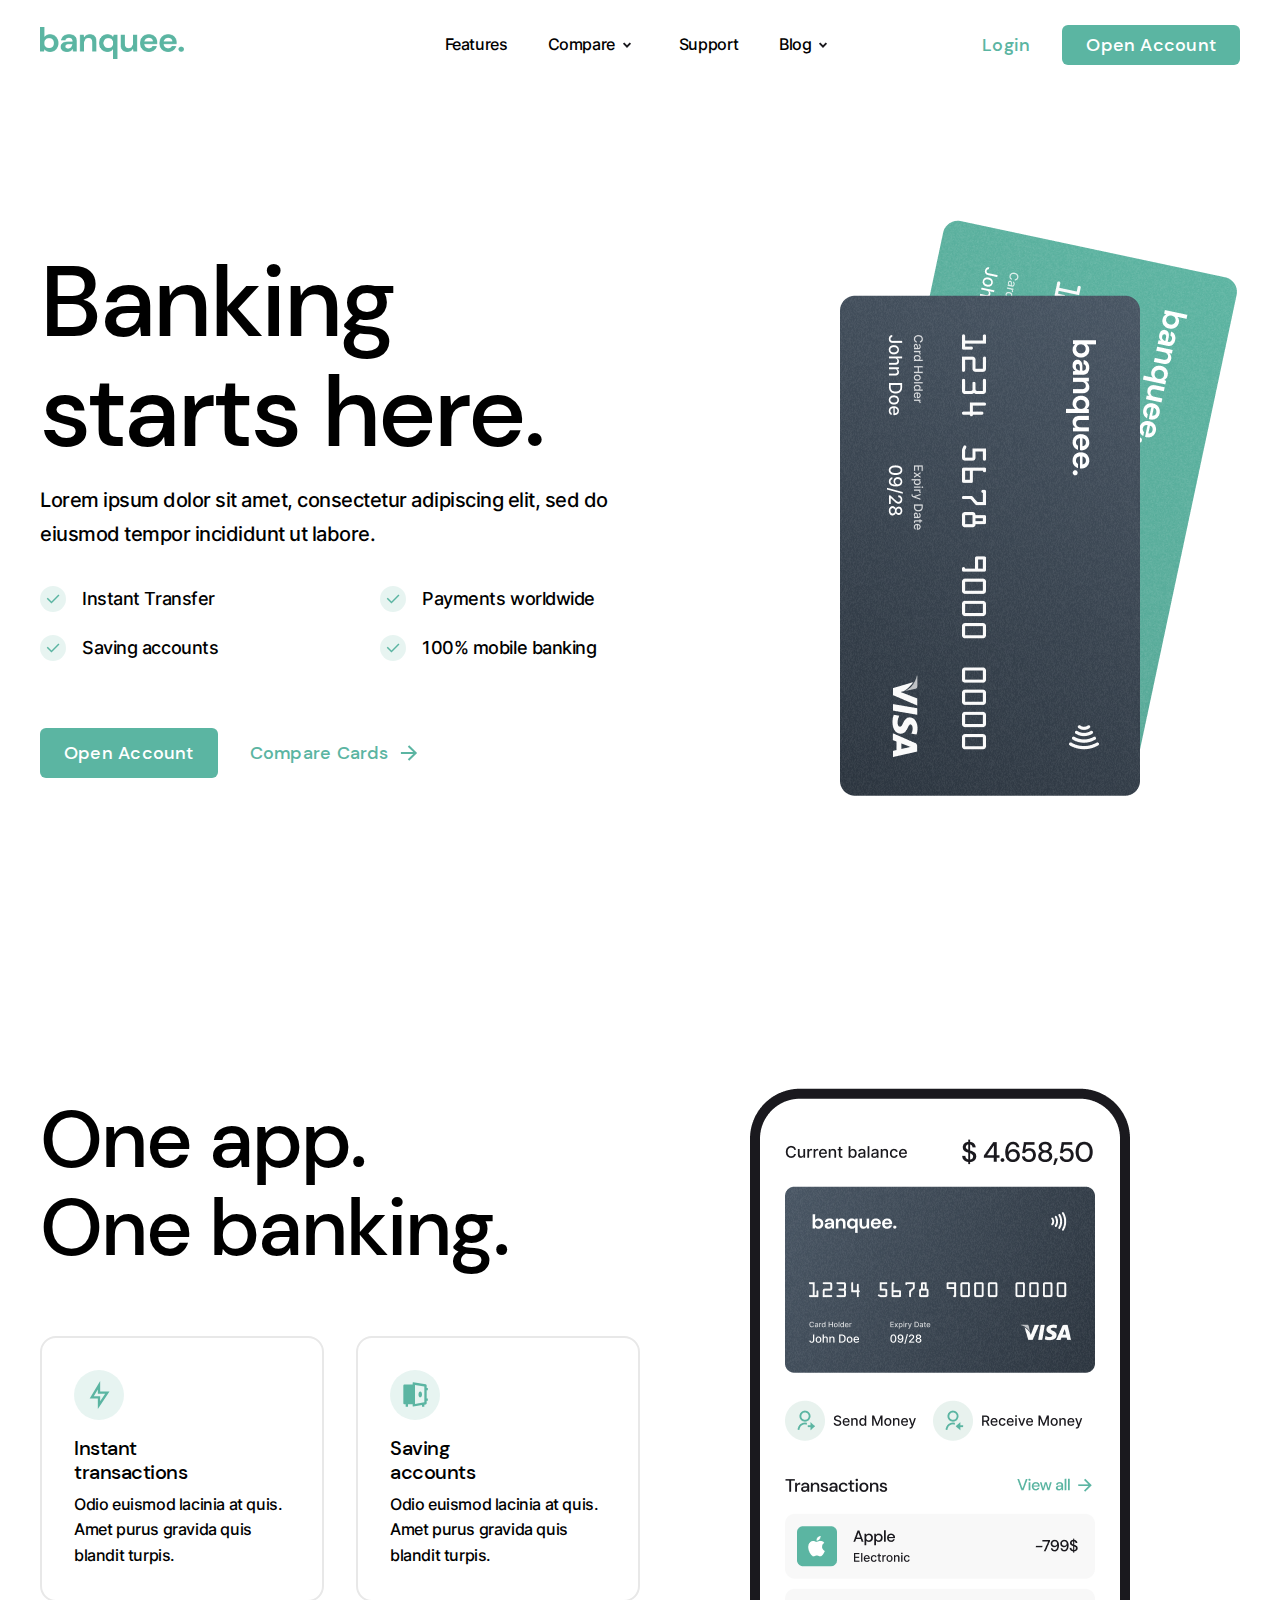
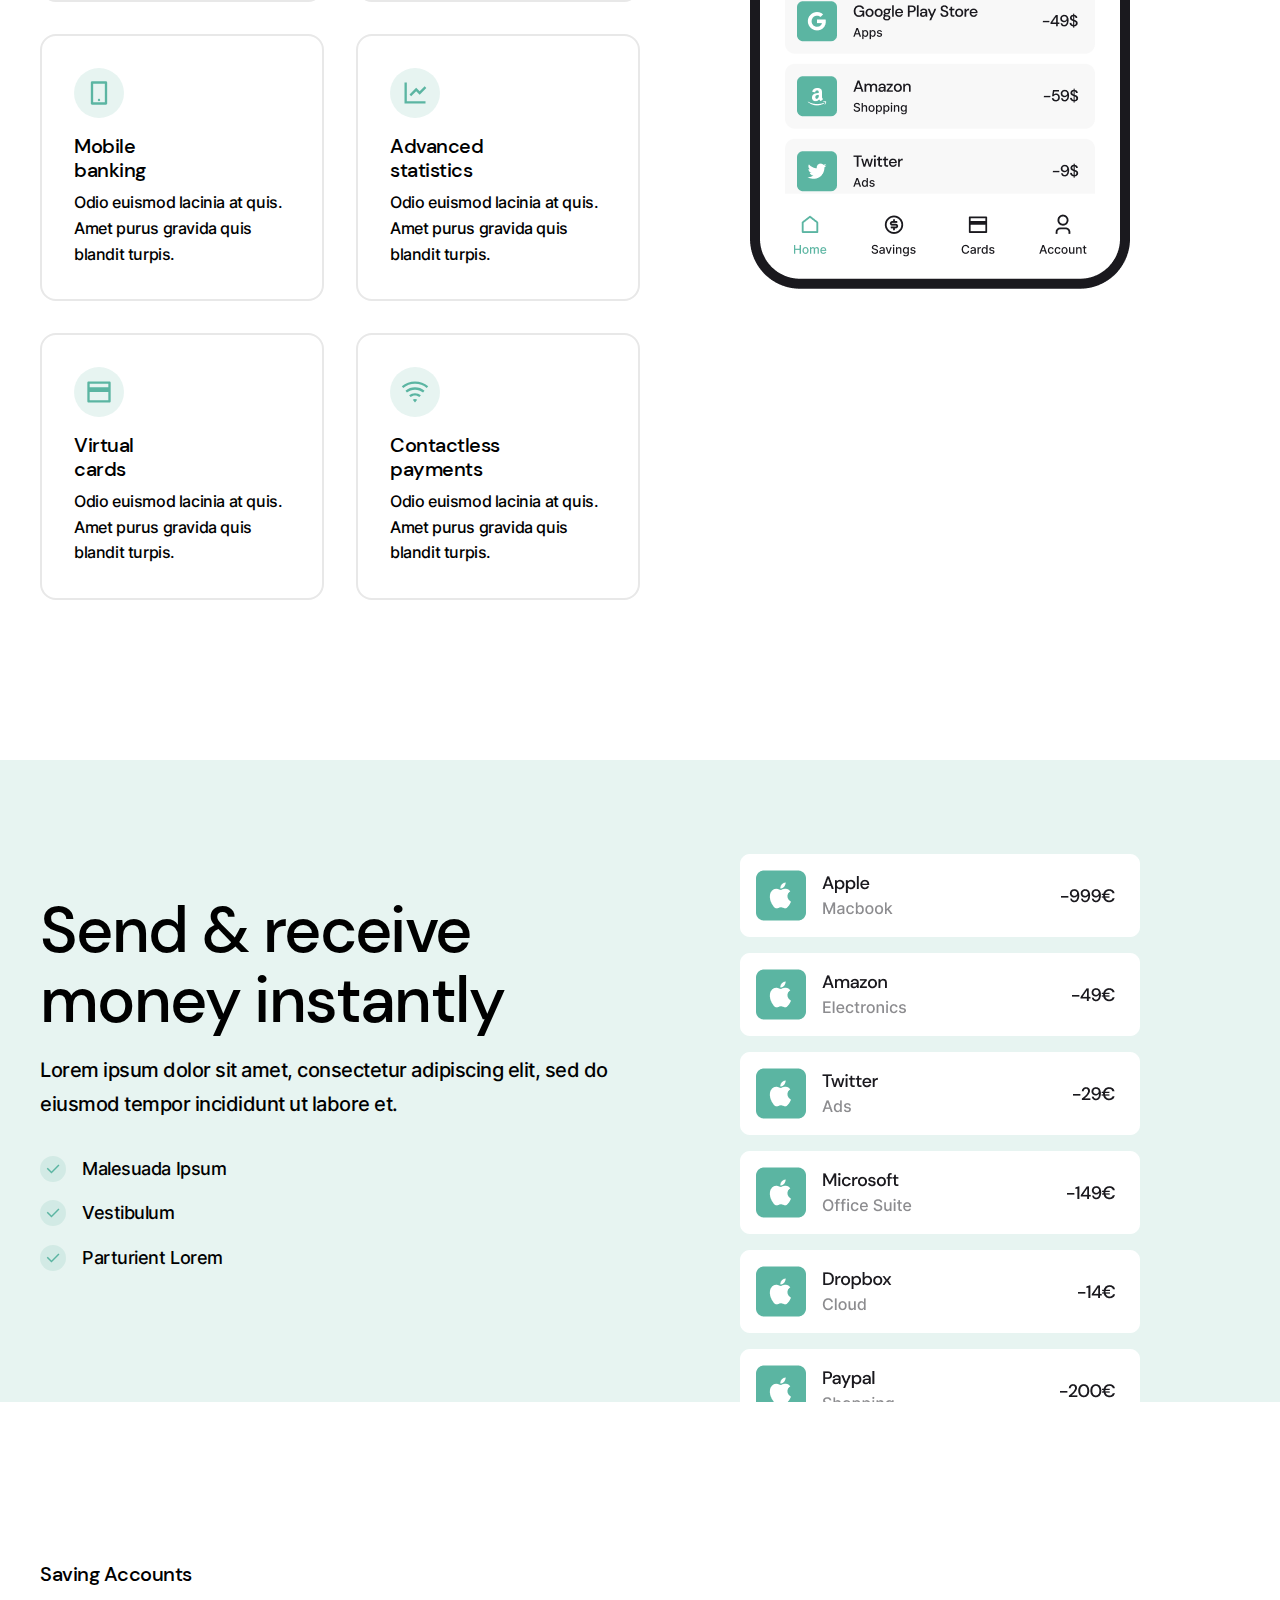
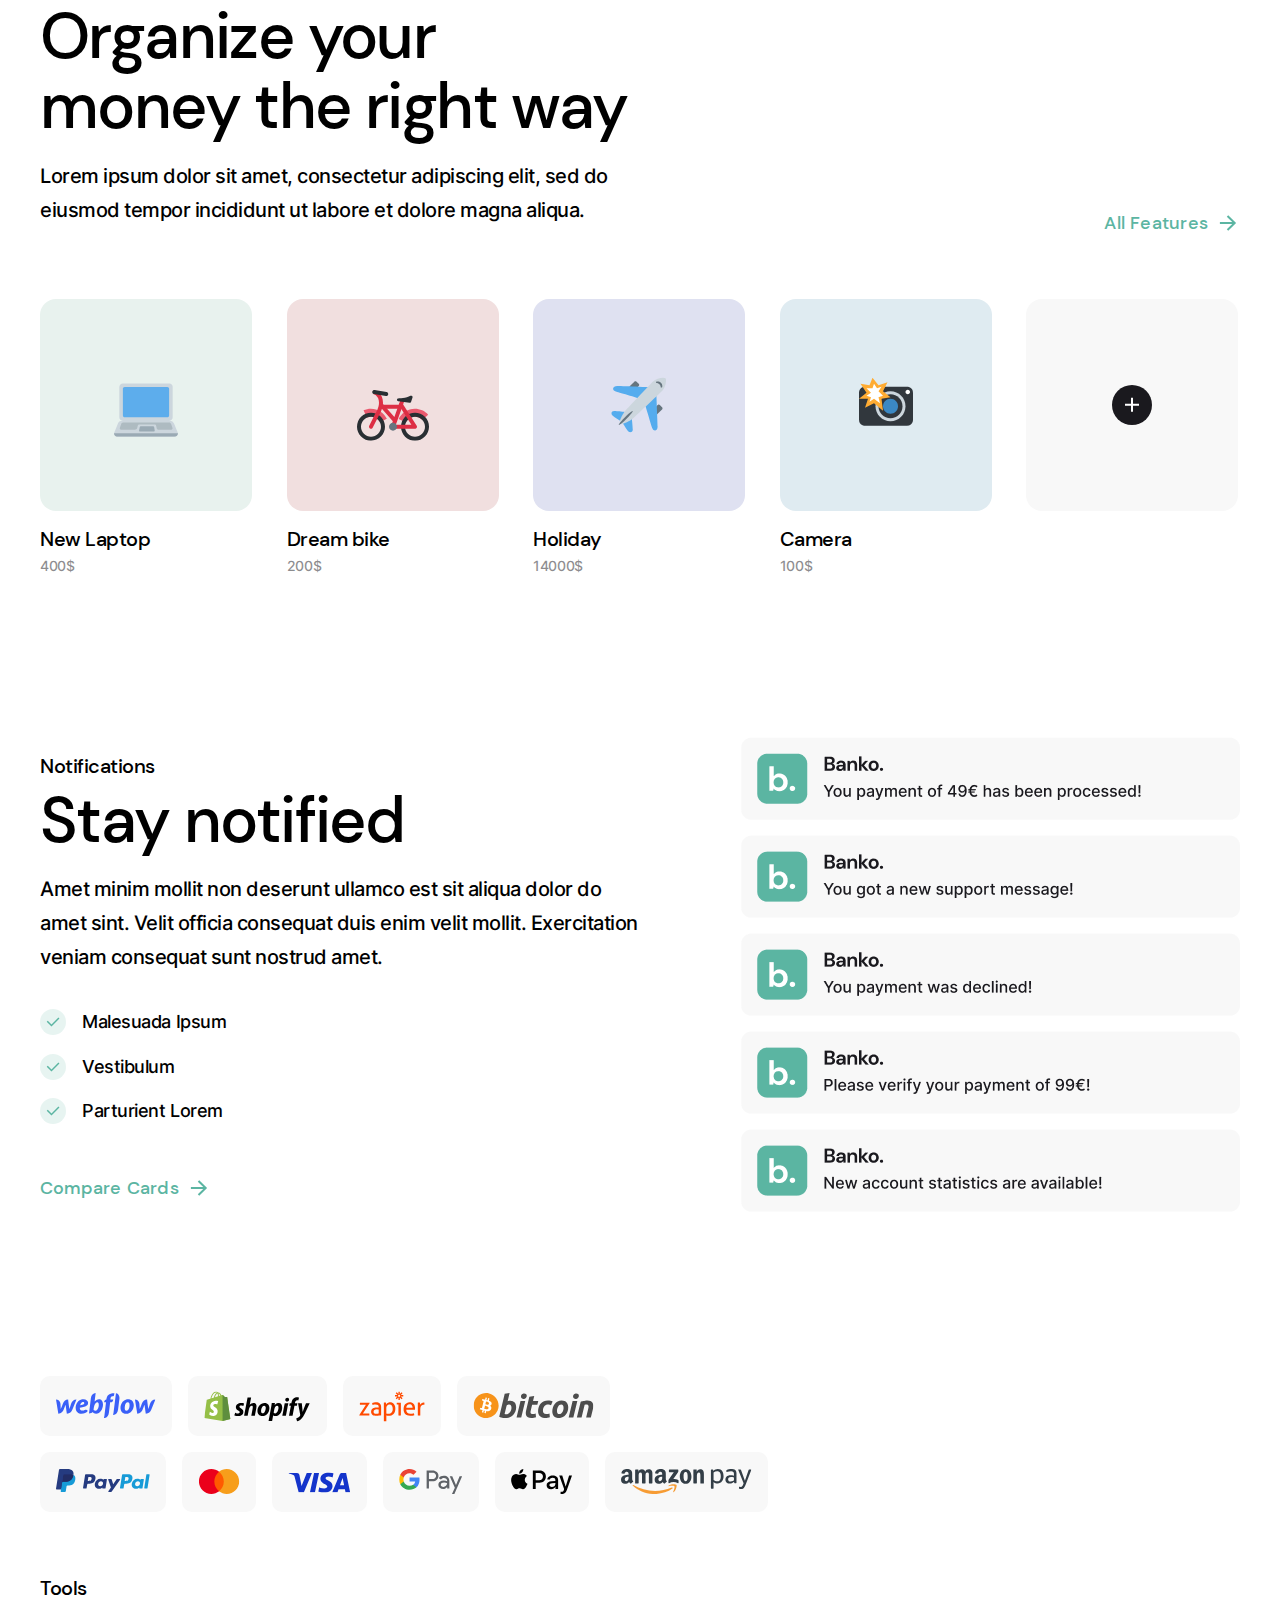
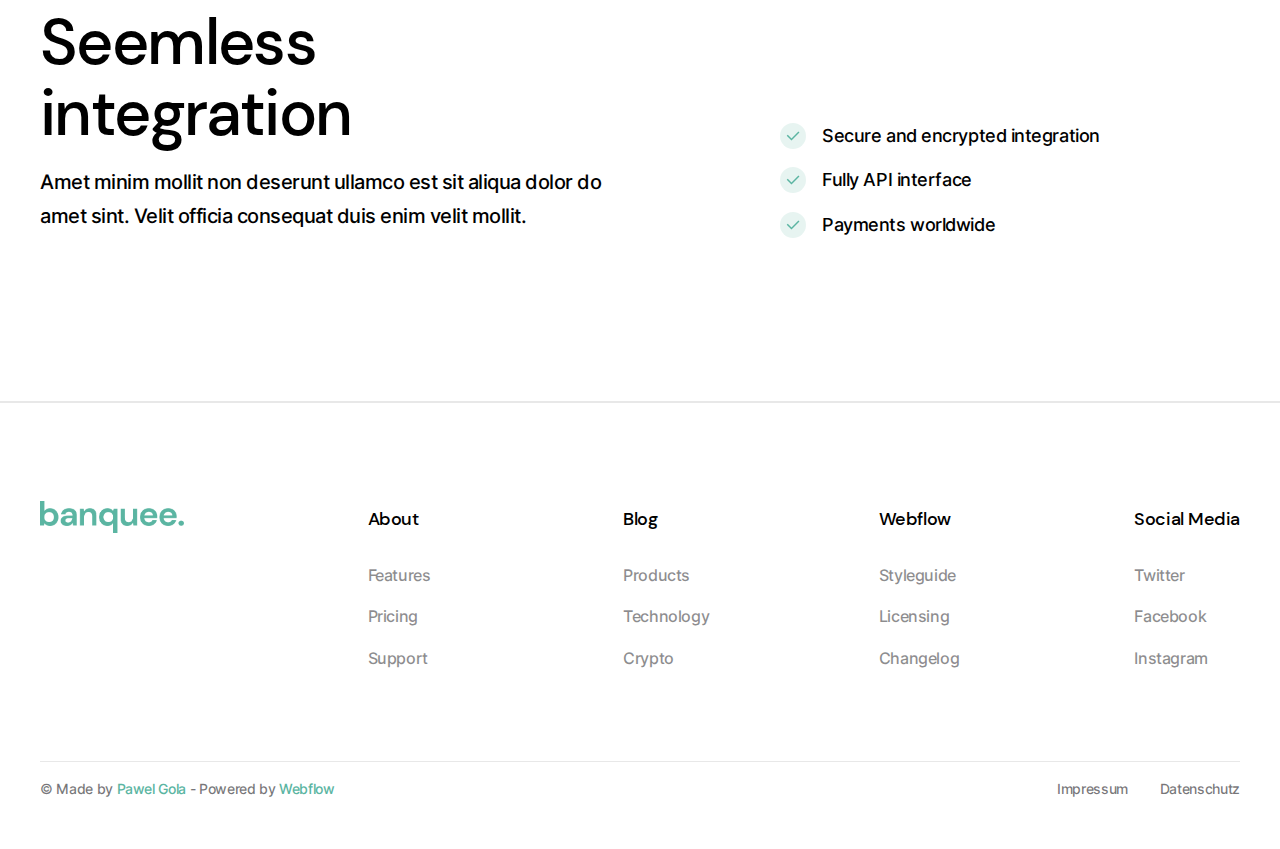
==== commit 68f9278b: "working on responsiveness" ====
--- a/index.html
+++ b/index.html
@@ -14,9 +14,10 @@
     
 </head>
 <body>
+    <!-- header start -->
     <header>
         <div class="container grid-wrap">
-            <img class="logo" src="./assets/img/banquee..png" alt="">
+            <a href="/"><img class="logo" src="./assets/img/banquee..png" alt=""></a>
             <nav class="navbar flex-wrap">
                 <button class="nav-item flex-wrap">
                     <p class="body3">Features</p>
@@ -61,9 +62,11 @@
             </div>
         </div>
     </header>
+    <!-- header end -->
 
     <main>
         <div class="content">
+            <!-- banner start -->
             <section class="banner container grid-col-2">
                 <div class="text-part">
                     <p class="title-text headline1">Banking starts here.</p>
@@ -90,6 +93,7 @@
                     <img src="./assets/img/cards.png" alt="">
                 </div>
             </section>
+            <!-- banner end -->
             
             <!-- feature start -->
             <section class="features container grid-col-2">
@@ -340,56 +344,56 @@
         </div>
 
         <!-- footer start -->
-            <footer>
-                <div class="container">
-                    <div class="upper-part">
-                        <div class="flex-wrap">
-                            <img class="logo" src="./assets/img/banquee..png" alt="">
-                            <div class="grid-wrap">
-                                <div class="list about">
-                                    <p class="headline2 title">About</p>
-                                    <p class="body3">Features</p>
-                                    <p class="body3">Pricing</p>
-                                    <p class="body3">Support</p>
-                                </div>
-                                <div class="list blog">
-                                    <p class="headline2 title">Blog</p>
-                                    <p class="body3">Products</p>
-                                    <p class="body3">Technology</p>
-                                    <p class="body3">Crypto</p>
-                                </div>
-                                <div class="list webflow">
-                                    <p class="headline2 title">Webflow</p>
-                                    <p class="body3">Styleguide</p>
-                                    <p class="body3">Licensing</p>
-                                    <p class="body3">Changelog</p>
-                                </div>
-                                <div class="list social">
-                                    <p class="headline2 title">Social Media</p>
-                                    <p class="body3">Twitter</p>
-                                    <p class="body3">Facebook</p>
-                                    <p class="body3">Instagram</p>
-                                </div>
-                            </div>
-                        </div>
-                    </div>
-                    <div class="divider"></div>
-                    <div class="lower-part">
-                        <div class="flex-wrap">
-                            <p class="body3">©  Made by <span>Pawel Gola</span> - Powered by <span>Webflow</span></p>
-                            <div class="inner flex-wrap">
-                                <p class="body3">Impressum</p>
-                                <p class="body3">Datenschutz</p>
-                            </div>
-                        </div>
-                        
-                    </div>
-                </div>
-            </footer>
-            <!-- footer end -->
+        <footer>
+            <div class="container">
+                <div class="upper-part">
+                    <div class="flex-wrap">
+                        <img class="logo" src="./assets/img/banquee..png" alt="">
+                        <div class="grid-wrap">
+                            <div class="list about">
+                                <p class="headline2 title">About</p>
+                                <p class="body3">Features</p>
+                                <p class="body3">Pricing</p>
+                                <p class="body3">Support</p>
+                            </div>
+                            <div class="list blog">
+                                <p class="headline2 title">Blog</p>
+                                <p class="body3">Products</p>
+                                <p class="body3">Technology</p>
+                                <p class="body3">Crypto</p>
+                            </div>
+                            <div class="list webflow">
+                                <p class="headline2 title">Webflow</p>
+                                <p class="body3">Styleguide</p>
+                                <p class="body3">Licensing</p>
+                                <p class="body3">Changelog</p>
+                            </div>
+                            <div class="list social">
+                                <p class="headline2 title">Social Media</p>
+                                <p class="body3">Twitter</p>
+                                <p class="body3">Facebook</p>
+                                <p class="body3">Instagram</p>
+                            </div>
+                        </div>
+                    </div>
+                </div>
+                <div class="divider"></div>
+                <div class="lower-part">
+                    <div class="flex-wrap">
+                        <p class="body3">©  Made by <span>Pawel Gola</span> - Powered by <span>Webflow</span></p>
+                        <div class="inner flex-wrap">
+                            <p class="body3">Impressum</p>
+                            <p class="body3">Datenschutz</p>
+                        </div>
+                    </div>
+                    
+                </div>
+            </div>
+        </footer>
+        <!-- footer end -->
     </main>
     
-    <!-- addig javascript for dropdown -->
+    <!-- addig javascript -->
     <script src="./assets/js/main.js"></script>
 </body>
 </html>--- a/assets/css/home.css
+++ b/assets/css/home.css
@@ -163,6 +163,11 @@
   width: 1200px;
   margin-inline: auto;
 }
+@media screen and (max-width: 1025px) {
+  .container {
+    width: 960px;
+  }
+}
 
 .grid-col-2 {
   display: grid;
@@ -267,6 +272,7 @@
   left: 0px;
   transform: scale(0.8);
   transform-origin: top left;
+  visibility: hidden;
   opacity: 0;
   transition: 0.2s ease-in-out;
 }
@@ -285,6 +291,7 @@
 .dropdown.menu-open .dropdown-content {
   display: block;
   transform: scale(1);
+  visibility: visible;
   opacity: 1;
 }
 
@@ -295,6 +302,11 @@
 @media screen and (max-width: 1401px) {
   header .container {
     width: 1200px;
+  }
+}
+@media screen and (max-width: 1025px) {
+  header .container {
+    width: 960px;
   }
 }
 header .grid-wrap {
@@ -339,6 +351,11 @@
     width: 1200px;
   }
 }
+@media screen and (max-width: 1025px) {
+  footer .container {
+    width: 960px;
+  }
+}
 footer .upper-part {
   margin-bottom: 74px;
 }
@@ -352,6 +369,11 @@
 footer .upper-part .grid-wrap {
   grid-template-columns: 1fr 1fr 1fr 1fr;
   gap: 150px;
+}
+@media screen and (max-width: 1025px) {
+  footer .upper-part .grid-wrap {
+    gap: 80px;
+  }
 }
 footer .upper-part .list .title {
   font-size: 18px;
@@ -581,4 +603,32 @@
   width: -moz-fit-content;
   width: fit-content;
   row-gap: 12px;
+}
+
+@media screen and (max-width: 1025px) {
+  section:not(.transactions) {
+    padding-block: 80px !important;
+  }
+  .banner .text-part .title-text {
+    font-size: 80px;
+  }
+  .banner .text-part .list {
+    -moz-column-gap: 40px;
+         column-gap: 40px;
+  }
+  .features .text-part .card {
+    padding: 24px;
+  }
+  .transactions .container {
+    padding-block: 100px;
+  }
+  .savings .grid-col-2 {
+    grid-template-columns: 1.6fr 1fr;
+  }
+  .savings .product .product_img {
+    --size: 160px;
+  }
+  .savings .add-field {
+    --size: 160px;
+  }
 }/*# sourceMappingURL=home.css.map */